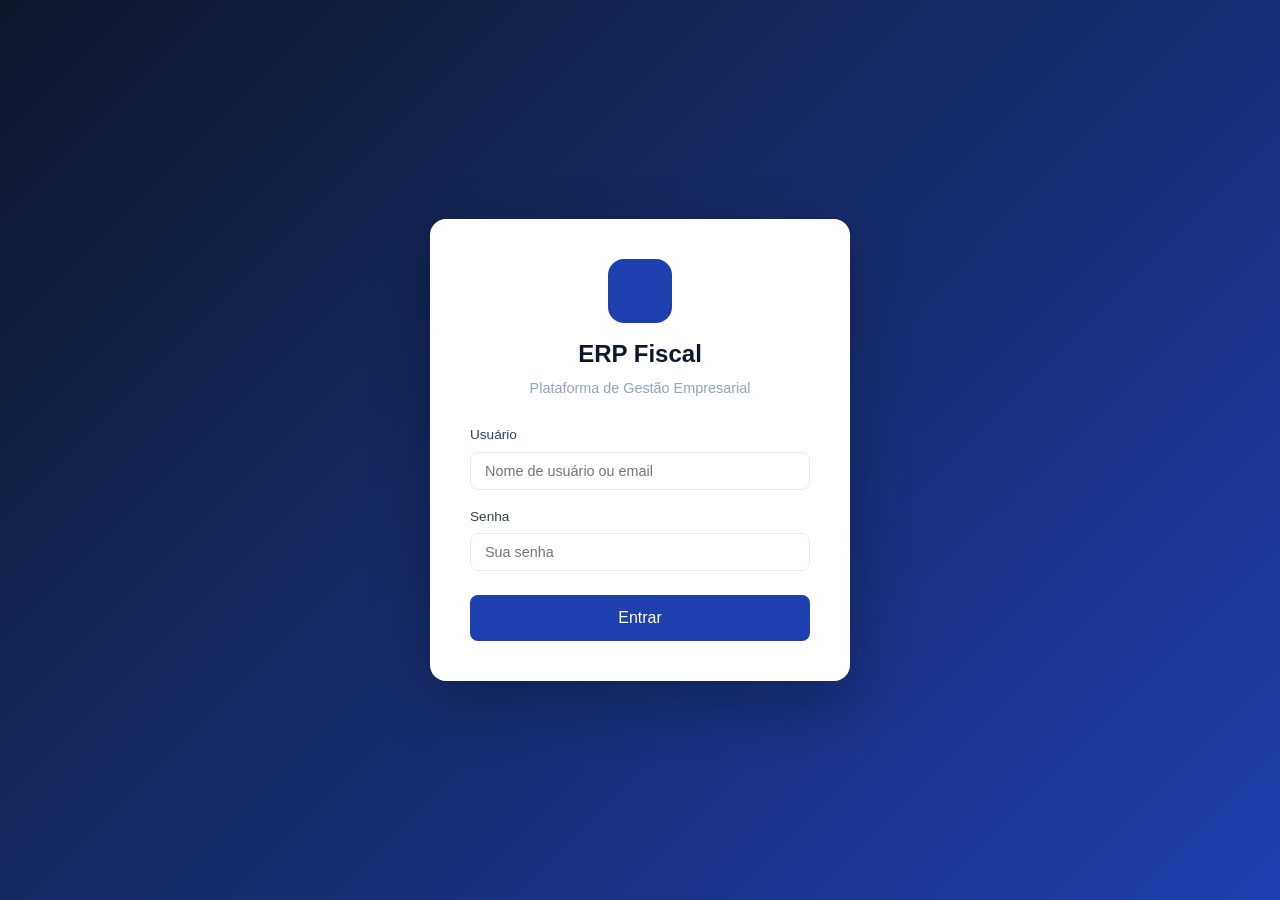
==== login/index.html @ c92f11ec "v0.0.1" ====
<!DOCTYPE html>
<html lang="pt-br">
<head>
  <meta charset="utf-8">
  <meta name="viewport" content="width=device-width, initial-scale=1.0">
  <title>Login - ERP Fiscal</title>
  <link rel="stylesheet" href="../static/css/default.css">
  <link rel="icon" type="image/x-icon" href="../static/css/favicon/favicon.ico">
  <style>
    .login-error {
      color: var(--brand-danger);
      font-size: 0.85rem;
      text-align: center;
      margin-bottom: 16px;
      display: none;
    }
    .password-toggle {
      position: relative;
    }
    .password-toggle .toggle-btn {
      position: absolute;
      right: 12px;
      top: 50%;
      transform: translateY(-50%);
      background: none;
      border: none;
      cursor: pointer;
      color: var(--text-muted);
    }
  </style>
</head>
<body>
  <div class="login-page">
    <div class="login-card">
      <div style="text-align:center;margin-bottom:16px;">
        <div style="width:64px;height:64px;background:var(--brand-primary);border-radius:16px;display:flex;align-items:center;justify-content:center;margin:0 auto 12px;font-size:2rem;color:white;">
          <i class="bi bi-calculator"></i>
        </div>
        <h1>ERP Fiscal</h1>
        <p>Plataforma de Gestão Empresarial</p>
      </div>

      <div id="loginError" class="login-error"></div>

      <form id="loginForm" onsubmit="return handleLogin(event)">
        <div class="form-group">
          <label for="username">Usuário</label>
          <input type="text" id="username" class="form-control" placeholder="Nome de usuário ou email" required>
        </div>
        <div class="form-group">
          <label for="password">Senha</label>
          <div class="password-toggle">
            <input type="password" id="password" class="form-control" placeholder="Sua senha" required>
            <button type="button" class="toggle-btn" onclick="togglePassword()" aria-label="Mostrar senha">
              <i class="bi bi-eye"></i>
            </button>
          </div>
        </div>
        <button type="submit" id="loginBtn" class="btn btn-primary btn-block btn-lg" style="margin-top:8px;">
          <span id="loginBtnText">Entrar</span>
          <span id="loginSpinner" class="spinner" style="display:none;width:20px;height:20px;border-width:2px;"></span>
        </button>
      </form>
    </div>
  </div>

  <script src="../static/js/api.js"></script>
  <script>
    // Auto-redirect if already logged in
    if (API.isAuthenticated()) {
      window.location.href = '../index.html';
    }

    function handleLogin(e) {
      e.preventDefault();
      var user = document.getElementById('username').value.trim();
      var pass = document.getElementById('password').value;
      var btn = document.getElementById('loginBtn');
      var btnText = document.getElementById('loginBtnText');
      var spinner = document.getElementById('loginSpinner');
      var errorEl = document.getElementById('loginError');

      btn.disabled = true;
      btnText.textContent = 'Entrando...';
      spinner.style.display = 'inline-block';
      errorEl.style.display = 'none';

      API.login(user, pass)
        .then(function(d) {
          window.location.href = '../index.html';
        })
        .catch(function(err) {
          errorEl.textContent = err.message || 'Erro ao fazer login. Verifique suas credenciais.';
          errorEl.style.display = 'block';
          btn.disabled = false;
          btnText.textContent = 'Entrar';
          spinner.style.display = 'none';
        });

      return false;
    }

    function togglePassword() {
      var p = document.getElementById('password');
      var icon = event.target.closest('button').querySelector('i');
      if (p.type === 'password') {
        p.type = 'text';
        icon.className = 'bi bi-eye-slash';
      } else {
        p.type = 'password';
        icon.className = 'bi bi-eye';
      }
    }
  </script>
</body>
</html>
---- static/css/default.css ----
:root {
  --brand-primary: #1e40af;
  --brand-secondary: #3b82f6;
  --brand-accent: #0ea5e9;
  --brand-success: #10b981;
  --brand-warning: #f59e0b;
  --brand-danger: #ef4444;
  --brand-dark: #0f172a;
  --bg-color: #f1f5f9;
  --bg-alt: #e2e8f0;
  --container-bg: #ffffff;
  --text-color: #334155;
  --text-muted: #94a3b8;
  --heading-color: #0f172a;
  --border-color: #e2e8f0;
  --container-shadow: 0 1px 3px rgba(0,0,0,0.08), 0 1px 2px rgba(0,0,0,0.06);
  --sidebar-width: 260px;
  --header-height: 64px;
}

* { margin: 0; padding: 0; box-sizing: border-box; }

body {
  font-family: -apple-system, BlinkMacSystemFont, 'Segoe UI', Roboto, sans-serif;
  background: var(--bg-color);
  color: var(--text-color);
  line-height: 1.6;
  min-height: 100vh;
}

a { color: var(--brand-secondary); text-decoration: none; }
a:hover { text-decoration: underline; }

/* ==================== LAYOUT ==================== */
.app-layout {
  display: flex;
  min-height: 100vh;
}

.sidebar {
  width: var(--sidebar-width);
  background: var(--brand-dark);
  color: white;
  position: fixed;
  top: 0;
  left: 0;
  bottom: 0;
  overflow-y: auto;
  z-index: 100;
  transition: transform 0.3s ease;
}

.sidebar-logo {
  padding: 20px;
  text-align: center;
  border-bottom: 1px solid rgba(255,255,255,0.1);
}

.sidebar-logo h2 {
  font-size: 1.2rem;
  font-weight: 700;
  color: white;
}

.sidebar-logo span {
  color: var(--brand-accent);
}

.sidebar-nav { padding: 10px 0; }

.sidebar-nav .nav-section {
  padding: 8px 20px;
  font-size: 0.7rem;
  text-transform: uppercase;
  letter-spacing: 1px;
  color: rgba(255,255,255,0.4);
  font-weight: 600;
}

.sidebar-nav a {
  display: flex;
  align-items: center;
  gap: 12px;
  padding: 10px 20px;
  color: rgba(255,255,255,0.7);
  font-size: 0.9rem;
  transition: all 0.2s;
  text-decoration: none;
}

.sidebar-nav a:hover, .sidebar-nav a.active {
  background: rgba(255,255,255,0.08);
  color: white;
  text-decoration: none;
}

.sidebar-nav a i { width: 20px; font-size: 1.1rem; }

.main-area {
  margin-left: var(--sidebar-width);
  flex: 1;
  display: flex;
  flex-direction: column;
}

.topbar {
  height: var(--header-height);
  background: var(--container-bg);
  border-bottom: 1px solid var(--border-color);
  display: flex;
  align-items: center;
  justify-content: space-between;
  padding: 0 24px;
  position: sticky;
  top: 0;
  z-index: 50;
}

.topbar-left {
  display: flex;
  align-items: center;
  gap: 16px;
}

.topbar-right {
  display: flex;
  align-items: center;
  gap: 16px;
}

.menu-toggle {
  display: none;
  background: none;
  border: none;
  font-size: 1.5rem;
  cursor: pointer;
  color: var(--text-color);
  padding: 4px;
}

.page-content {
  padding: 24px;
  flex: 1;
}

/* ==================== LOGIN ==================== */
.login-page {
  display: flex;
  justify-content: center;
  align-items: center;
  min-height: 100vh;
  background: linear-gradient(135deg, var(--brand-dark) 0%, var(--brand-primary) 100%);
}

.login-card {
  background: var(--container-bg);
  border-radius: 16px;
  padding: 40px;
  width: 100%;
  max-width: 420px;
  box-shadow: 0 20px 60px rgba(0,0,0,0.3);
}

.login-card h1 {
  text-align: center;
  font-size: 1.5rem;
  color: var(--heading-color);
  margin-bottom: 4px;
}

.login-card p {
  text-align: center;
  color: var(--text-muted);
  font-size: 0.9rem;
  margin-bottom: 24px;
}

/* ==================== COMPONENTS ==================== */
.card {
  background: var(--container-bg);
  border-radius: 12px;
  box-shadow: var(--container-shadow);
  overflow: hidden;
}

.card-header {
  padding: 16px 20px;
  border-bottom: 1px solid var(--border-color);
  display: flex;
  align-items: center;
  justify-content: space-between;
}

.card-body { padding: 20px; }

.card-title {
  font-size: 1rem;
  font-weight: 600;
  color: var(--heading-color);
}

.form-group { margin-bottom: 16px; }

.form-group label {
  display: block;
  font-size: 0.85rem;
  font-weight: 500;
  color: var(--text-color);
  margin-bottom: 6px;
}

.form-control {
  width: 100%;
  padding: 10px 14px;
  border: 1px solid var(--border-color);
  border-radius: 8px;
  font-size: 0.9rem;
  color: var(--text-color);
  background: var(--container-bg);
  transition: border-color 0.2s;
}

.form-control:focus {
  outline: none;
  border-color: var(--brand-secondary);
  box-shadow: 0 0 0 3px rgba(59,130,246,0.15);
}

select.form-control { cursor: pointer; }

textarea.form-control { resize: vertical; min-height: 80px; }

.form-row {
  display: grid;
  grid-template-columns: 1fr 1fr;
  gap: 16px;
}

.form-row-3 { grid-template-columns: 1fr 1fr 1fr; }

.form-row-4 { grid-template-columns: 1fr 1fr 1fr 1fr; }

/* ==================== BUTTONS ==================== */
.btn {
  display: inline-flex;
  align-items: center;
  gap: 8px;
  padding: 10px 20px;
  border: none;
  border-radius: 8px;
  font-size: 0.9rem;
  font-weight: 500;
  cursor: pointer;
  transition: all 0.2s;
  text-decoration: none;
}

.btn:hover { text-decoration: none; }

.btn-primary {
  background: var(--brand-primary);
  color: white;
}

.btn-primary:hover { background: #1e3a8a; }

.btn-secondary {
  background: var(--bg-alt);
  color: var(--text-color);
}

.btn-secondary:hover { background: #cbd5e1; }

.btn-success {
  background: var(--brand-success);
  color: white;
}

.btn-success:hover { background: #059669; }

.btn-danger {
  background: var(--brand-danger);
  color: white;
}

.btn-danger:hover { background: #dc2626; }

.btn-warning {
  background: var(--brand-warning);
  color: white;
}

.btn-warning:hover { background: #d97706; }

.btn-sm { padding: 6px 12px; font-size: 0.8rem; }

.btn-lg { padding: 14px 28px; font-size: 1rem; }

.btn-block { width: 100%; justify-content: center; }

/* ==================== TABLES ==================== */
.table-container {
  overflow-x: auto;
  border-radius: 12px;
  box-shadow: var(--container-shadow);
}

table {
  width: 100%;
  border-collapse: collapse;
  font-size: 0.85rem;
}

thead {
  background: var(--bg-alt);
}

th {
  text-align: left;
  padding: 12px 16px;
  font-weight: 600;
  color: var(--text-color);
  white-space: nowrap;
}

td {
  padding: 10px 16px;
  border-bottom: 1px solid var(--border-color);
}

tbody tr:hover { background: var(--bg-alt); }

/* ==================== BADGES ==================== */
.badge {
  display: inline-block;
  padding: 3px 10px;
  border-radius: 20px;
  font-size: 0.75rem;
  font-weight: 600;
}

.badge-success { background: #d1fae5; color: #065f46; }
.badge-warning { background: #fef3c7; color: #92400e; }
.badge-danger { background: #fee2e2; color: #991b1b; }
.badge-info { background: #dbeafe; color: #1e40af; }

/* ==================== STATS / KPI ==================== */
.stats-grid {
  display: grid;
  grid-template-columns: repeat(auto-fit, minmax(220px, 1fr));
  gap: 16px;
  margin-bottom: 24px;
}

.stat-card {
  background: var(--container-bg);
  border-radius: 12px;
  padding: 20px;
  box-shadow: var(--container-shadow);
  display: flex;
  flex-direction: column;
}

.stat-card-header {
  display: flex;
  align-items: center;
  justify-content: space-between;
  margin-bottom: 12px;
}

.stat-card-icon {
  width: 44px;
  height: 44px;
  border-radius: 12px;
  display: flex;
  align-items: center;
  justify-content: center;
  font-size: 1.3rem;
}

.stat-card-number {
  font-size: 1.8rem;
  font-weight: 700;
  color: var(--heading-color);
  line-height: 1.2;
}

.stat-card-label {
  font-size: 0.85rem;
  color: var(--text-muted);
}

.stat-card-change {
  font-size: 0.8rem;
  margin-top: 8px;
}

.stat-card-change.positive { color: var(--brand-success); }
.stat-card-change.negative { color: var(--brand-danger); }

/* ==================== CALCULATOR RESULT ==================== */
.calc-result {
  background: linear-gradient(135deg, #eff6ff 0%, #dbeafe 100%);
  border: 2px solid var(--brand-secondary);
  border-radius: 12px;
  padding: 24px;
  margin-top: 20px;
}

.calc-result h3 {
  color: var(--brand-primary);
  font-size: 1.1rem;
  margin-bottom: 16px;
}

.calc-result .result-item {
  display: flex;
  justify-content: space-between;
  padding: 8px 0;
  border-bottom: 1px solid rgba(59,130,246,0.2);
}

.calc-result .result-item:last-child { border-bottom: none; }

.calc-result .result-label { font-weight: 500; }

.calc-result .result-value { font-weight: 600; color: var(--brand-primary); }

.calc-result .legal-text {
  margin-top: 16px;
  padding: 12px;
  background: rgba(255,255,255,0.7);
  border-radius: 8px;
  font-size: 0.8rem;
  font-style: italic;
  color: var(--text-muted);
  border-left: 3px solid var(--brand-accent);
}

/* ==================== MODAL ==================== */
.modal-overlay {
  display: none;
  position: fixed;
  top: 0; left: 0; right: 0; bottom: 0;
  background: rgba(0,0,0,0.5);
  z-index: 1000;
  justify-content: center;
  align-items: center;
}

.modal-overlay.active { display: flex; }

.modal {
  background: var(--container-bg);
  border-radius: 16px;
  width: 100%;
  max-width: 600px;
  max-height: 85vh;
  overflow-y: auto;
  box-shadow: 0 20px 60px rgba(0,0,0,0.3);
}

.modal-header {
  padding: 20px 24px;
  border-bottom: 1px solid var(--border-color);
  display: flex;
  justify-content: space-between;
  align-items: center;
}

.modal-header h3 { font-size: 1.1rem; }

.modal-close {
  background: none;
  border: none;
  font-size: 1.5rem;
  cursor: pointer;
  color: var(--text-muted);
  padding: 4px;
}

.modal-body { padding: 24px; }

.modal-footer {
  padding: 16px 24px;
  border-top: 1px solid var(--border-color);
  display: flex;
  justify-content: flex-end;
  gap: 8px;
}

/* ==================== ALERTS ==================== */
.alert {
  padding: 12px 16px;
  border-radius: 8px;
  font-size: 0.9rem;
  margin-bottom: 16px;
}

.alert-success { background: #d1fae5; color: #065f46; border: 1px solid #a7f3d0; }
.alert-danger { background: #fee2e2; color: #991b1b; border: 1px solid #fecaca; }
.alert-warning { background: #fef3c7; color: #92400e; border: 1px solid #fde68a; }
.alert-info { background: #dbeafe; color: #1e40af; border: 1px solid #bfdbfe; }

/* ==================== LOADING ==================== */
.loading {
  display: flex;
  justify-content: center;
  align-items: center;
  padding: 40px;
}

.spinner {
  width: 32px;
  height: 32px;
  border: 3px solid var(--border-color);
  border-top-color: var(--brand-secondary);
  border-radius: 50%;
  animation: spin 0.8s linear infinite;
}

@keyframes spin { to { transform: rotate(360deg); } }

/* ==================== STATUS BAR ==================== */
.status-bar {
  display: flex;
  gap: 16px;
  padding: 8px 24px;
  background: var(--container-bg);
  border-top: 1px solid var(--border-color);
  font-size: 0.75rem;
  color: var(--text-muted);
}

.status-bar span { display: flex; align-items: center; gap: 6px; }

.status-dot {
  width: 8px; height: 8px;
  border-radius: 50%;
  display: inline-block;
}

.status-dot.online { background: var(--brand-success); }
.status-dot.offline { background: var(--brand-danger); }

/* ==================== UTILITIES ==================== */
.text-center { text-align: center; }
.text-right { text-align: right; }
.text-muted { color: var(--text-muted); }
.mt-2 { margin-top: 8px; }
.mt-4 { margin-top: 16px; }
.mt-6 { margin-top: 24px; }
.mb-2 { margin-bottom: 8px; }
.mb-4 { margin-bottom: 16px; }
.mb-6 { margin-bottom: 24px; }
.d-flex { display: flex; }
.align-items-center { align-items: center; }
.justify-content-between { justify-content: space-between; }
.gap-2 { gap: 8px; }
.gap-4 { gap: 16px; }
.flex-wrap { flex-wrap: wrap; }
.flex-1 { flex: 1; }
.w-100 { width: 100%; }

/* ==================== RESPONSIVE ==================== */
@media (max-width: 1024px) {
  .form-row-4 { grid-template-columns: 1fr 1fr; }
}

@media (max-width: 768px) {
  .sidebar {
    transform: translateX(-100%);
  }

  .sidebar.open {
    transform: translateX(0);
  }

  .sidebar-overlay {
    display: none;
    position: fixed;
    top: 0; left: 0; right: 0; bottom: 0;
    background: rgba(0,0,0,0.4);
    z-index: 99;
  }

  .sidebar-overlay.active { display: block; }

  .menu-toggle { display: block; }

  .main-area { margin-left: 0; }

  .page-content { padding: 16px; }

  .stats-grid { grid-template-columns: 1fr 1fr; }

  .form-row, .form-row-3, .form-row-4 {
    grid-template-columns: 1fr;
  }
}

@media (max-width: 480px) {
  .stats-grid { grid-template-columns: 1fr; }

  .topbar { padding: 0 12px; }
}
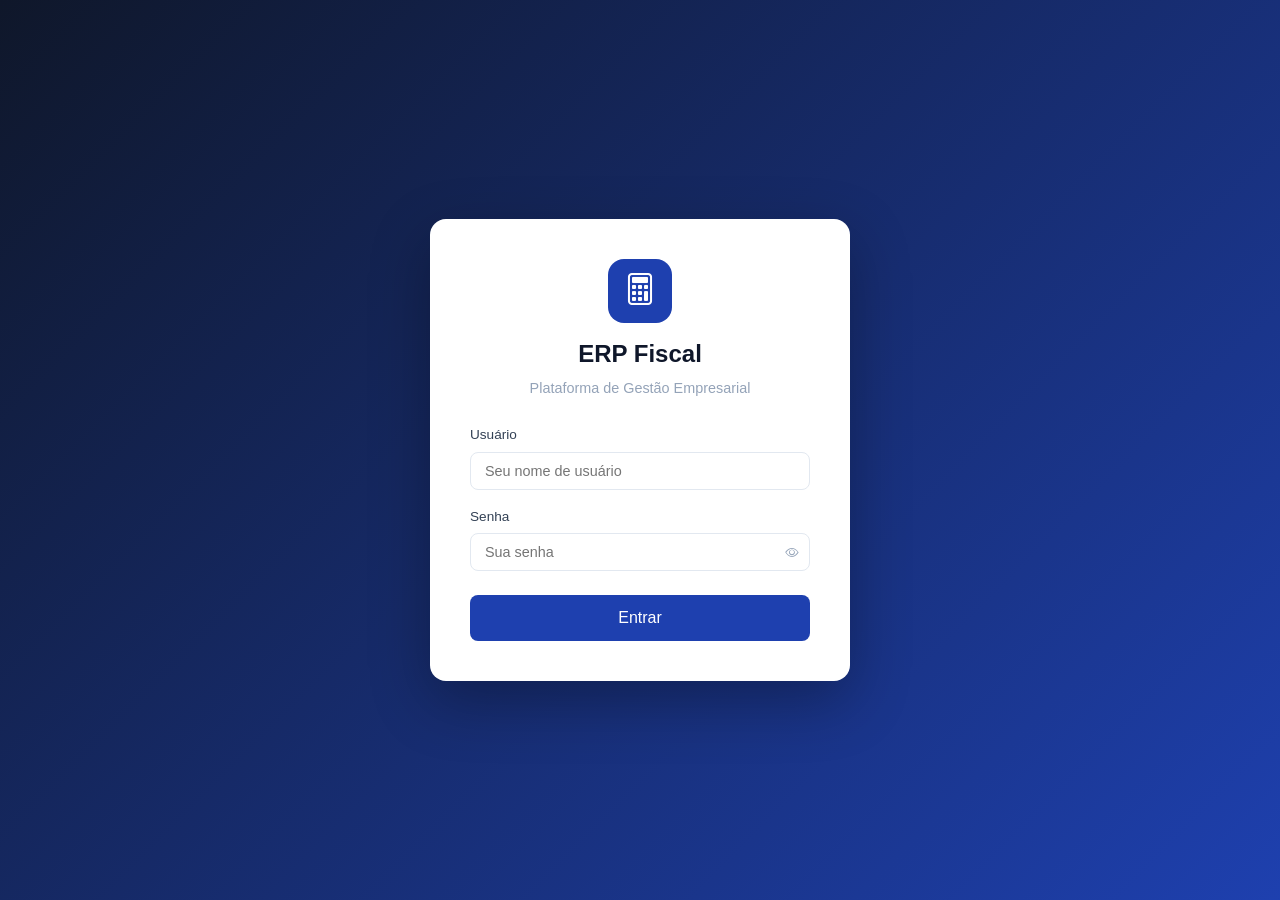
==== commit 571fd5e1: "v0.0.2" ====
--- a/login/index.html
+++ b/login/index.html
@@ -5,6 +5,7 @@
   <meta name="viewport" content="width=device-width, initial-scale=1.0">
   <title>Login - ERP Fiscal</title>
   <link rel="stylesheet" href="../static/css/default.css">
+  <link rel="stylesheet" href="https://cdn.jsdelivr.net/npm/bootstrap-icons@1.11.3/font/bootstrap-icons.min.css">
   <link rel="icon" type="image/x-icon" href="../static/css/favicon/favicon.ico">
   <style>
     .login-error {
@@ -27,6 +28,17 @@
       cursor: pointer;
       color: var(--text-muted);
     }
+    .demo-info {
+      text-align: center;
+      font-size: 0.8rem;
+      color: var(--text-muted);
+      margin-top: 16px;
+      padding: 12px;
+      background: #f0fdf4;
+      border-radius: 8px;
+      border: 1px solid #bbf7d0;
+    }
+    .demo-info strong { color: #065f46; }
   </style>
 </head>
 <body>
@@ -43,30 +55,31 @@
       <div id="loginError" class="login-error"></div>
 
       <form id="loginForm" onsubmit="return handleLogin(event)">
-        <div class="form-group">
-          <label for="username">Usuário</label>
-          <input type="text" id="username" class="form-control" placeholder="Nome de usuário ou email" required>
-        </div>
-        <div class="form-group">
-          <label for="password">Senha</label>
-          <div class="password-toggle">
-            <input type="password" id="password" class="form-control" placeholder="Sua senha" required>
-            <button type="button" class="toggle-btn" onclick="togglePassword()" aria-label="Mostrar senha">
-              <i class="bi bi-eye"></i>
-            </button>
+          <div class="form-group">
+            <label for="username">Usuário</label>
+            <input type="text" id="username" class="form-control" placeholder="Seu nome de usuário" required>
           </div>
-        </div>
+          <div class="form-group">
+            <label for="password">Senha</label>
+            <div class="password-toggle">
+              <input type="password" id="password" class="form-control" placeholder="Sua senha" required>
+              <button type="button" class="toggle-btn" onclick="togglePassword()" aria-label="Mostrar senha">
+                <i class="bi bi-eye"></i>
+              </button>
+            </div>
+          </div>
         <button type="submit" id="loginBtn" class="btn btn-primary btn-block btn-lg" style="margin-top:8px;">
           <span id="loginBtnText">Entrar</span>
           <span id="loginSpinner" class="spinner" style="display:none;width:20px;height:20px;border-width:2px;"></span>
         </button>
       </form>
+
+
     </div>
   </div>
 
   <script src="../static/js/api.js"></script>
   <script>
-    // Auto-redirect if already logged in
     if (API.isAuthenticated()) {
       window.location.href = '../index.html';
     }
@@ -90,7 +103,7 @@
           window.location.href = '../index.html';
         })
         .catch(function(err) {
-          errorEl.textContent = err.message || 'Erro ao fazer login. Verifique suas credenciais.';
+          errorEl.textContent = err.message || 'Erro ao fazer login.';
           errorEl.style.display = 'block';
           btn.disabled = false;
           btnText.textContent = 'Entrar';
